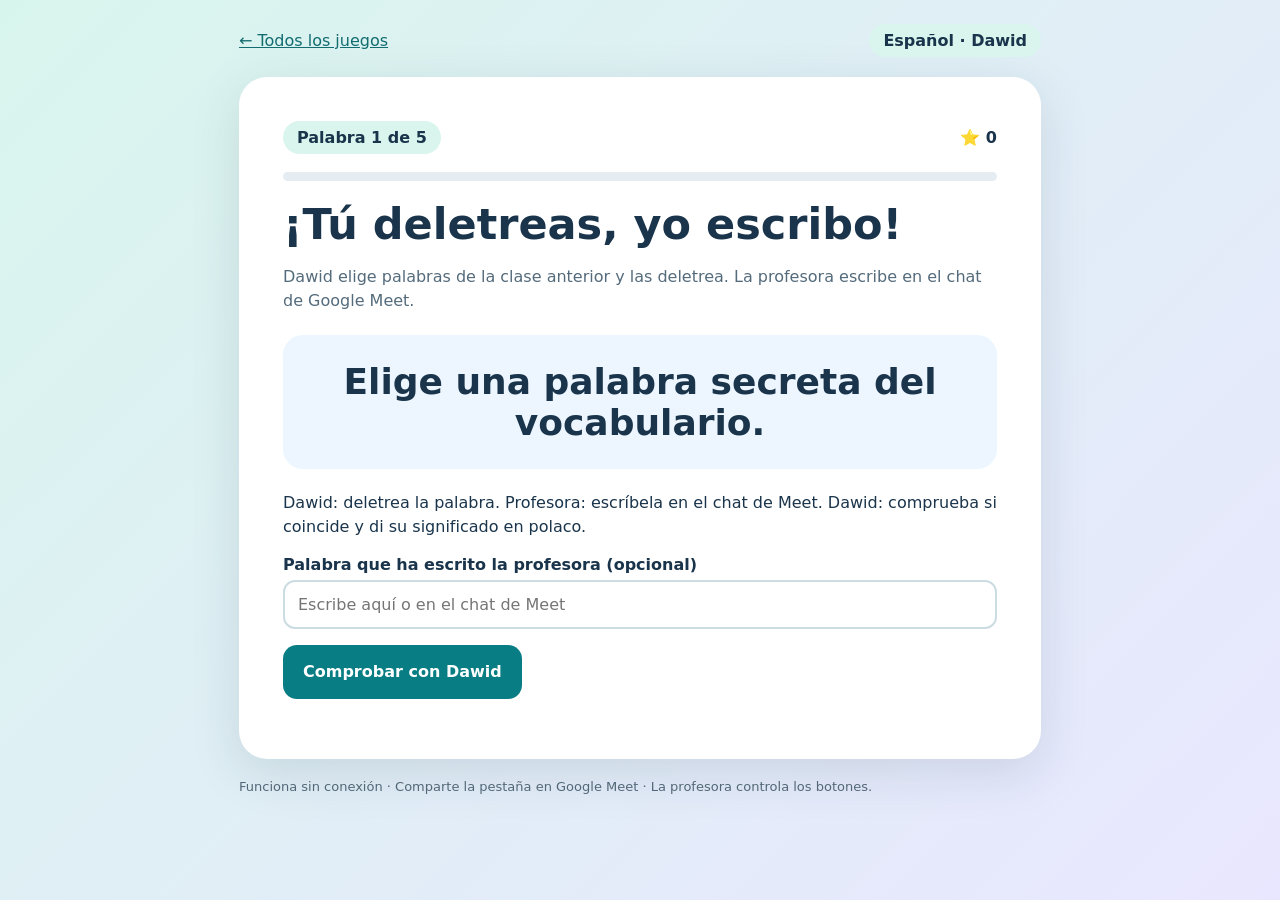
==== dawid/02-tu-deletreas-yo-escribo/index.html @ 33577e24 "Juegos de prueba Juegos interactivos de prueba" ====
<!doctype html><html lang="es"><head><meta charset="utf-8"><meta name="viewport" content="width=device-width, initial-scale=1"><title>¡Tú deletreas, yo escribo! · Juegos de Dawid</title><link rel="stylesheet" href="style.css"></head><body><div class="wrap"><header><a href="../index.html">← Todos los juegos</a><span class="tag">Español · Dawid</span></header><main><div class="row"><span class="tag" id="counter">Juego</span><strong id="score">⭐ 0</strong></div><div class="progress"><div id="progress"></div></div><h1>¡Tú deletreas, yo escribo!</h1><p class="muted">Dawid elige palabras de la clase anterior y las deletrea. La profesora escribe en el chat de Google Meet.</p><section id="game"><div class="prompt" id="prompt">Dawid, elige una palabra secreta.</div><p id="instruction">No digas la palabra: ¡deletrea en español!</p><label for="written">Palabra que ha escrito la profesora (opcional)</label><input id="written" autocomplete="off" placeholder="Escribe aquí o en el chat de Meet"><p class="row"><button id="check">Comprobar con Dawid</button><button id="next" class="secondary hidden">Siguiente palabra →</button></p><div id="feedback" aria-live="polite"></div></section></main><footer>Funciona sin conexión · Comparte la pestaña en Google Meet · La profesora controla los botones.</footer></div><script src="app.js" defer></script></body></html>
---- dawid/02-tu-deletreas-yo-escribo/style.css ----
*{box-sizing:border-box}body{margin:0;font-family:system-ui,Segoe UI,sans-serif;background:linear-gradient(135deg,#d8f5ed,#e9e7ff);color:#19344b;min-height:100vh}.wrap{max-width:850px;margin:auto;padding:24px}header{display:flex;justify-content:space-between;align-items:center;gap:12px}a{color:#126c70}main{background:white;border-radius:28px;padding:clamp(20px,5vw,44px);box-shadow:0 14px 50px #14364b20;margin-top:20px}h1{font-size:clamp(27px,5vw,43px);margin:12px 0}p{line-height:1.5}.tag{background:#d9f5ed;border-radius:30px;padding:7px 14px;font-weight:700}.prompt{background:#edf6ff;border-radius:20px;padding:26px;text-align:center;font-size:clamp(22px,4vw,36px);font-weight:800;margin:22px 0}.options{display:grid;gap:12px}.btn,button{font:inherit;cursor:pointer;border:0;border-radius:14px;padding:15px 20px;background:#087d83;color:white;font-weight:750}.option{background:#f0f3fb;color:#19344b;text-align:left}.option:hover,.option:focus-visible{outline:3px solid #66b8c3}.correct{background:#c8f4d8!important}.wrong{background:#ffe0e0!important}.btn:disabled{opacity:.45;cursor:not-allowed}.row{display:flex;gap:12px;flex-wrap:wrap;align-items:center;justify-content:space-between}.secondary{background:#57469a}.muted{color:#546b7c}.feedback{padding:14px;border-radius:14px;background:#e7f8e9;margin-top:14px}.hidden{display:none!important}.progress{height:9px;background:#e6edf2;border-radius:20px;overflow:hidden;margin:18px 0}.progress>div{height:100%;background:#087d83;transition:width .2s}.answer{white-space:pre-line;background:#e7f8e9;padding:20px;border-radius:14px;margin:16px 0}footer{font-size:13px;color:#536777;margin-top:20px}input{font:inherit;padding:13px;border:2px solid #cbdde2;border-radius:12px;max-width:100%;width:100%}label{font-weight:650;display:block;margin:12px 0 6px}@media(max-width:500px){.wrap{padding:12px}header{align-items:flex-start;flex-direction:column}}
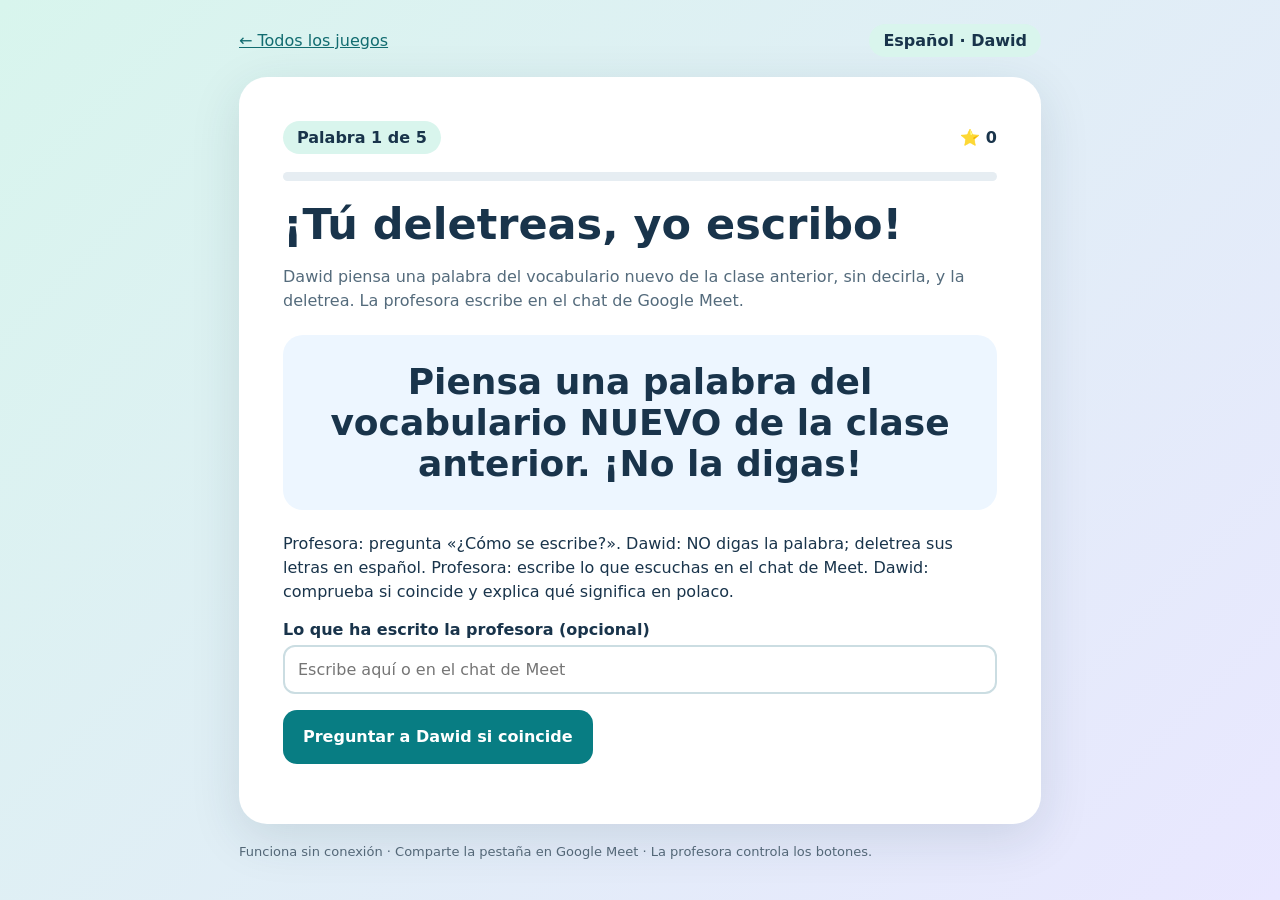
==== commit deb139b9: "Actualización de los juegos" ====
--- a/dawid/02-tu-deletreas-yo-escribo/index.html
+++ b/dawid/02-tu-deletreas-yo-escribo/index.html
@@ -1 +1 @@
-<!doctype html><html lang="es"><head><meta charset="utf-8"><meta name="viewport" content="width=device-width, initial-scale=1"><title>¡Tú deletreas, yo escribo! · Juegos de Dawid</title><link rel="stylesheet" href="style.css"></head><body><div class="wrap"><header><a href="../index.html">← Todos los juegos</a><span class="tag">Español · Dawid</span></header><main><div class="row"><span class="tag" id="counter">Juego</span><strong id="score">⭐ 0</strong></div><div class="progress"><div id="progress"></div></div><h1>¡Tú deletreas, yo escribo!</h1><p class="muted">Dawid elige palabras de la clase anterior y las deletrea. La profesora escribe en el chat de Google Meet.</p><section id="game"><div class="prompt" id="prompt">Dawid, elige una palabra secreta.</div><p id="instruction">No digas la palabra: ¡deletrea en español!</p><label for="written">Palabra que ha escrito la profesora (opcional)</label><input id="written" autocomplete="off" placeholder="Escribe aquí o en el chat de Meet"><p class="row"><button id="check">Comprobar con Dawid</button><button id="next" class="secondary hidden">Siguiente palabra →</button></p><div id="feedback" aria-live="polite"></div></section></main><footer>Funciona sin conexión · Comparte la pestaña en Google Meet · La profesora controla los botones.</footer></div><script src="app.js" defer></script></body></html>+<!doctype html><html lang="es"><head><meta charset="utf-8"><meta name="viewport" content="width=device-width, initial-scale=1"><title>¡Tú deletreas, yo escribo! · Juegos de Dawid</title><link rel="stylesheet" href="style.css"></head><body><div class="wrap"><header><a href="../index.html">← Todos los juegos</a><span class="tag">Español · Dawid</span></header><main><div class="row"><span class="tag" id="counter">Juego</span><strong id="score">⭐ 0</strong></div><div class="progress"><div id="progress"></div></div><h1>¡Tú deletreas, yo escribo!</h1><p class="muted">Dawid piensa una palabra del vocabulario nuevo de la clase anterior, sin decirla, y la deletrea. La profesora escribe en el chat de Google Meet.</p><section id="game"><div class="prompt" id="prompt">Dawid, elige una palabra secreta.</div><p id="instruction">No digas la palabra: ¡deletrea en español!</p><label for="written">Lo que ha escrito la profesora (opcional)</label><input id="written" autocomplete="off" placeholder="Escribe aquí o en el chat de Meet"><p class="row"><button id="check">Preguntar a Dawid si coincide</button><button id="next" class="secondary hidden">Siguiente palabra →</button></p><div id="feedback" aria-live="polite"></div></section></main><footer>Funciona sin conexión · Comparte la pestaña en Google Meet · La profesora controla los botones.</footer></div><script src="app.js" defer></script></body></html>
